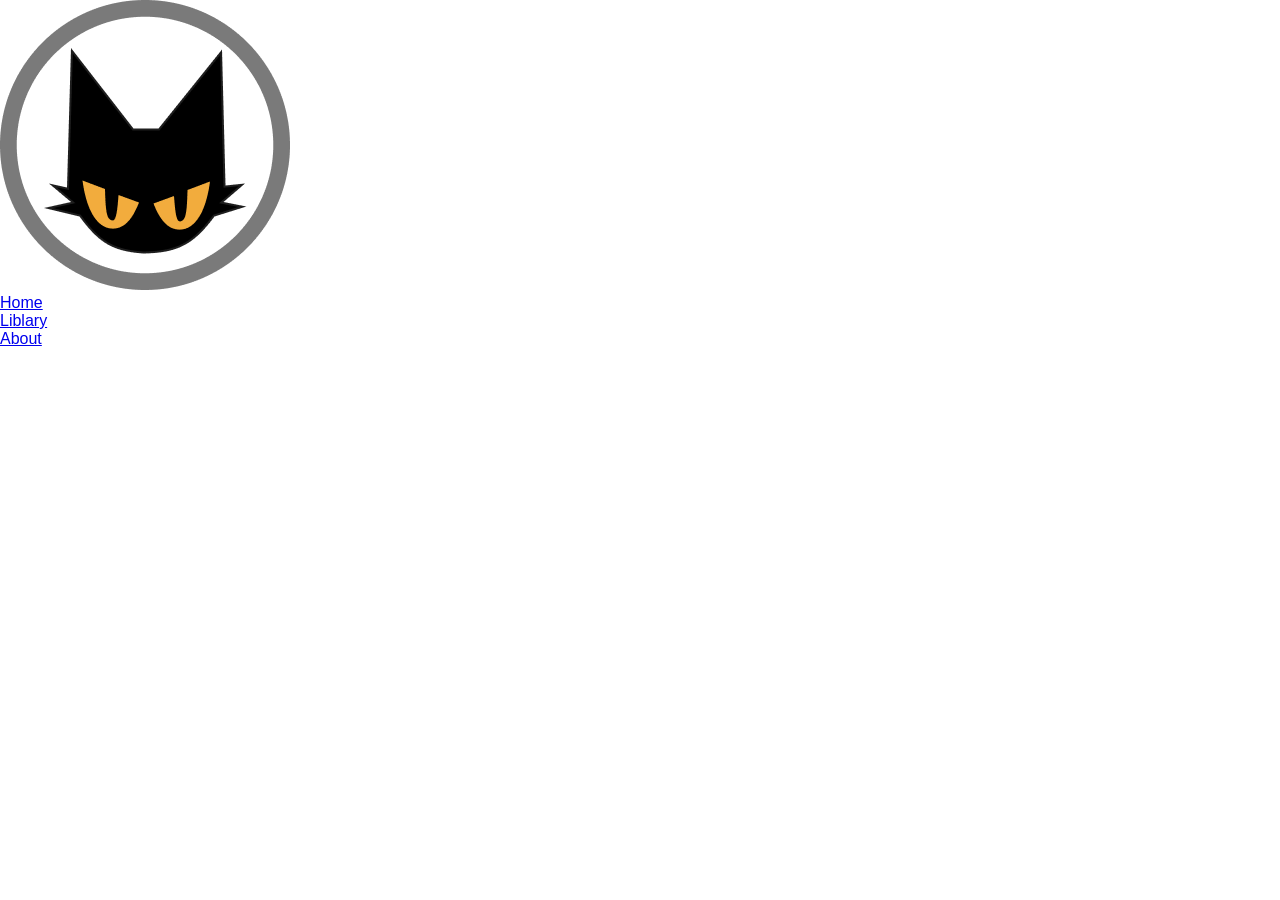
==== index.html @ f6afaf46 "first commit" ====
<!DOCTYPE html>
<html lang="ru">
<head>
    <meta charset="UTF-8">
    <meta name="viewport" content="width=device-width, initial-scale=1.0">
    <title>16 Presanility type</title>
    <link rel="stylesheet" href="\main.css">
</head>
<body>
    <header>
        <img src="/img/logo.png" alt="logo">
        <div class="nav-bar">
            <nav><a href="#">Home</a></nav>
            <nav><a href="#">Liblary</a></nav>
            <nav><a href="#">About</a></nav>
        </div>
        <div class="burger-menu"></div>
    </header>
    <main>
        <section class="hero-section"></section>
        <section class="choise-section"></section>
        <section class="description-section"></section>
        <section class="aestetic-section"></section>
        <section class="video-section"></section>
    </main>
    <footer></footer>
</body>
</html>
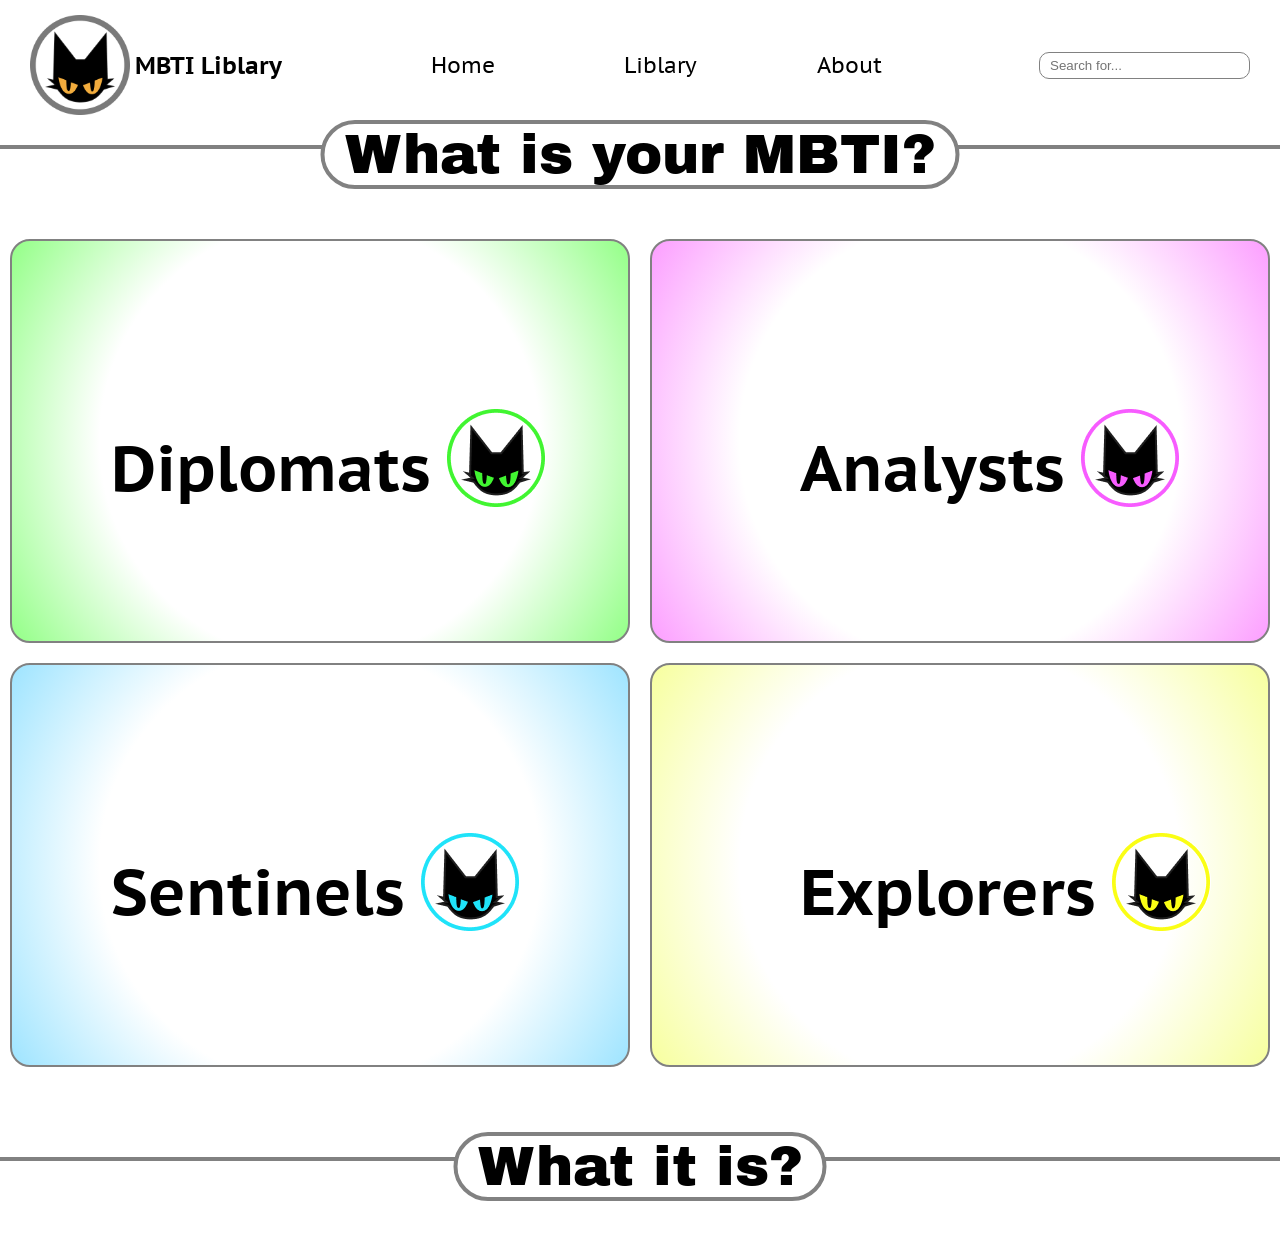
==== commit 71a256fc: "header, first-section" ====
--- a/index.html
+++ b/index.html
@@ -1,28 +1,69 @@
 <!DOCTYPE html>
 <html lang="ru">
+
 <head>
     <meta charset="UTF-8">
     <meta name="viewport" content="width=device-width, initial-scale=1.0">
     <title>16 Presanility type</title>
-    <link rel="stylesheet" href="\main.css">
+    <link rel="preconnect" href="https://fonts.googleapis.com">
+    <link rel="preconnect" href="https://fonts.gstatic.com" crossorigin>
+    <link href="https://fonts.googleapis.com/css2?family=ABeeZee:ital@0;1&family=Archivo+Black&display=swap"
+        rel="stylesheet">
+    <link rel="preconnect" href="https://fonts.googleapis.com">
+    <link rel="preconnect" href="https://fonts.gstatic.com" crossorigin>
+    <link
+        href="https://fonts.googleapis.com/css2?family=ABeeZee:ital@0;1&family=Archivo+Black&family=PT+Sans+Caption:wght@400;700&display=swap"
+        rel="stylesheet">
+    <link rel="stylesheet" href="main.css">
 </head>
+
 <body>
     <header>
-        <img src="/img/logo.png" alt="logo">
+        <div class="logo">
+            <img class="logo" src="/img/picture/logo.png" alt="logo">
+            <h2>
+                MBTI Liblary
+            </h2>
+        </div>
+
         <div class="nav-bar">
             <nav><a href="#">Home</a></nav>
             <nav><a href="#">Liblary</a></nav>
             <nav><a href="#">About</a></nav>
         </div>
-        <div class="burger-menu"></div>
+        <input name="search" type="text" placeholder="Search for..." />
     </header>
     <main>
-        <section class="hero-section"></section>
-        <section class="choise-section"></section>
-        <section class="description-section"></section>
+        <section class="hero-section">
+            <div class="line">
+            </div>
+            <span class="title">What is your MBTI?</span>
+        </section>
+
+        <section class="choise-section">
+            <div class="card Diplomats">
+                <h3>Diplomats</h3>
+            </div>
+            <div class="card Analysts">
+                <h3>Analysts</h3>
+            </div>
+            <div class="card Sentinels">
+                <h3>Sentinels</h3>
+            </div>
+            <div class="card Explorers">
+                <h3>Explorers</h3>
+            </div>
+        </section>
+        <section class="description-section">
+            <div class="line">
+            </div>
+            <span class="title">What it is?</span>
+            
+        </section>
         <section class="aestetic-section"></section>
         <section class="video-section"></section>
     </main>
     <footer></footer>
 </body>
+
 </html>
--- a/main.css
+++ b/main.css
@@ -0,0 +1,163 @@
+body {
+  margin: 0;
+  padding: 0;
+  box-sizing: border-box;
+  font-family: "PT Sans Caption", sans-serif;
+  background-color: rgb(255, 255, 255);
+}
+
+
+header {
+  display: flex;
+  justify-content: space-between;
+  align-items: center;
+  padding: 15px 30px;
+  margin-bottom: 15px;
+}
+
+header img {
+  width: 100%;
+  max-width: 100px;
+}
+
+header nav a {
+  text-decoration: none;
+  color: black;
+  font-size: 22px;
+}
+
+header input {
+  border: 1px solid #818181;
+  border-radius: 10px;
+  padding: 5px 30px 5px 10px;
+
+}
+
+.logo {
+  display: flex;
+  justify-content: center;
+  align-items: center;
+  gap: 5px;
+}
+
+.nav-bar {
+  display: grid;
+  grid-template-columns: repeat(3, 2fr);
+  column-gap: 120px;
+  align-items: center;
+}
+
+.hero-section,
+.description-section{
+  position: relative;
+  display: flex;
+  flex-direction: column;
+  align-items: center;
+  margin-bottom: 80px;
+}
+
+.title {
+  font-family: "Archivo Black", sans-serif;
+  position: absolute;
+  bottom: -40px;
+  left: 50%;
+  transform: translateX(-50%);
+  color: black;
+  font-size: 56px;
+  font-weight: 500;
+  background: white;
+  border-radius: 60px;
+  padding: 0 20px;
+  border: 4px solid #818181;
+}
+
+.line {
+  width: 100%;
+  border-bottom: 4px solid #818181;
+  overflow: hidden;
+  position: relative;
+}
+
+.choise-section {
+  display: grid;
+  grid-template-columns: repeat(2, 1fr);
+  width: 100%;
+  margin-bottom: 80px;
+}
+
+.card {
+  position: relative;
+  display: flex;
+  flex-direction: column;
+  column-gap: 10px;
+  align-items: flex-start;
+  border: 2px solid #818181;
+  border-radius: 20px;
+  margin: 10px;
+  max-width: 700px;
+  height: 400px;
+}
+
+.card img {
+  width: 100%;
+  border-radius: 19px;
+}
+
+.card h3 {
+  display: flex;
+  align-items: center;
+  flex-wrap: wrap;
+  gap: 15px;
+  position: absolute;
+  top: 25%;
+  z-index: 2;
+  transform: translateY(50%);
+  text-align: center;
+  margin: 8px 0;
+  color: black;
+  font-size: 64px;
+
+}
+
+.Analysts h3, .Explorers h3{
+    left: 24%;
+}
+.Diplomats h3, .Sentinels h3{
+    left: 16%;
+}
+.Diplomats .Analysts .Sentinels .Explorers {
+  background: #FFF;
+}
+
+.Diplomats {
+  background: radial-gradient(circle, rgba(255, 255, 255, 1) 60%, rgba(147, 255, 135, 1) 100%);
+}
+
+.Diplomats h3::after {
+  content: url(/img/icon/diplomats.png);
+  align-items: center;
+}
+
+.Analysts {
+  background: radial-gradient(circle, rgba(255, 255, 255, 1) 60%, rgba(252, 158, 255, 1) 100%);
+}
+.Analysts h3::after {
+  content: url(/img/icon/analysts.png);
+  align-items: center;
+}
+
+.Sentinels {
+  background: radial-gradient(circle, rgba(255, 255, 255, 1) 60%, rgba(158, 228, 255, 1) 100%);
+}
+.Sentinels h3::after {
+  content: url(/img/icon/sentinel.png);
+  align-items: center;
+}
+
+.Explorers {
+  background: radial-gradient(circle, rgba(255, 255, 255, 1) 60%, rgba(247, 255, 158, 1) 100%);
+}
+.Explorers h3::after {
+  content: url(/img/icon/explorer.png);
+  align-items: center;
+}
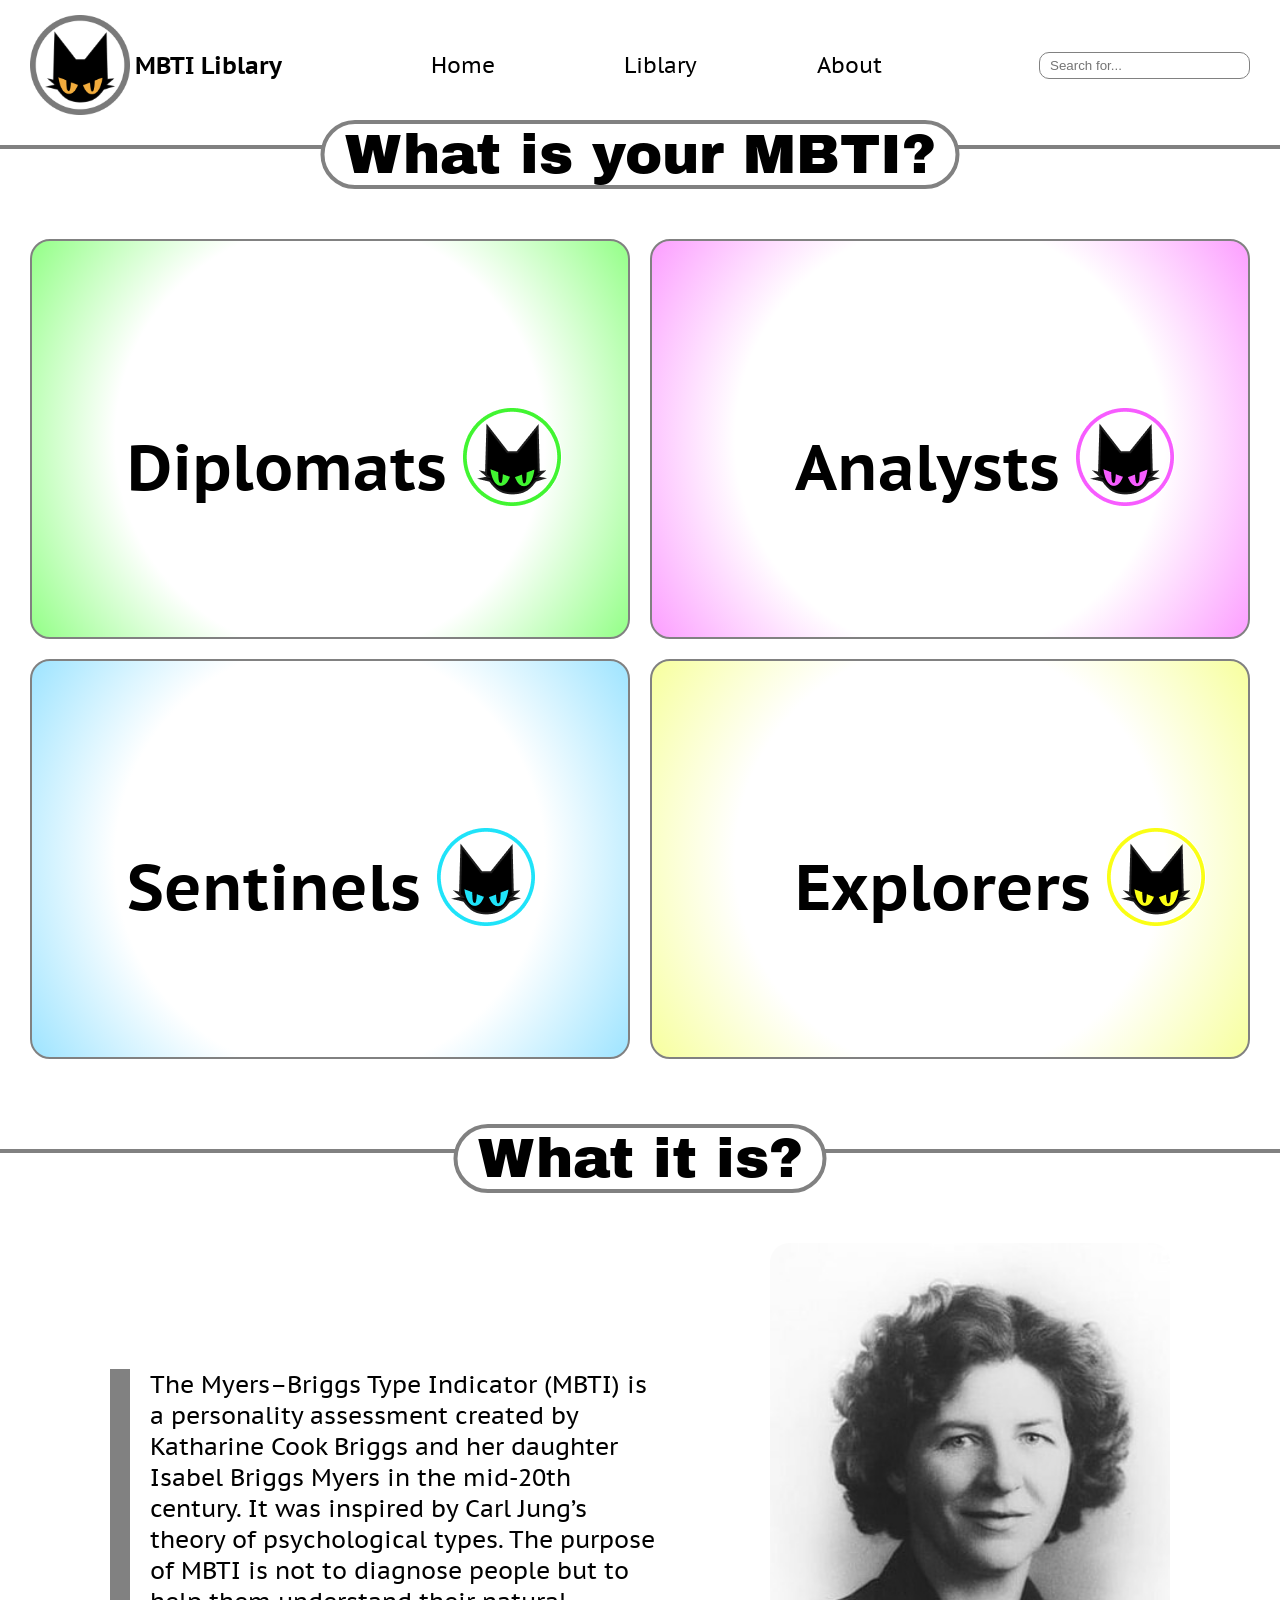
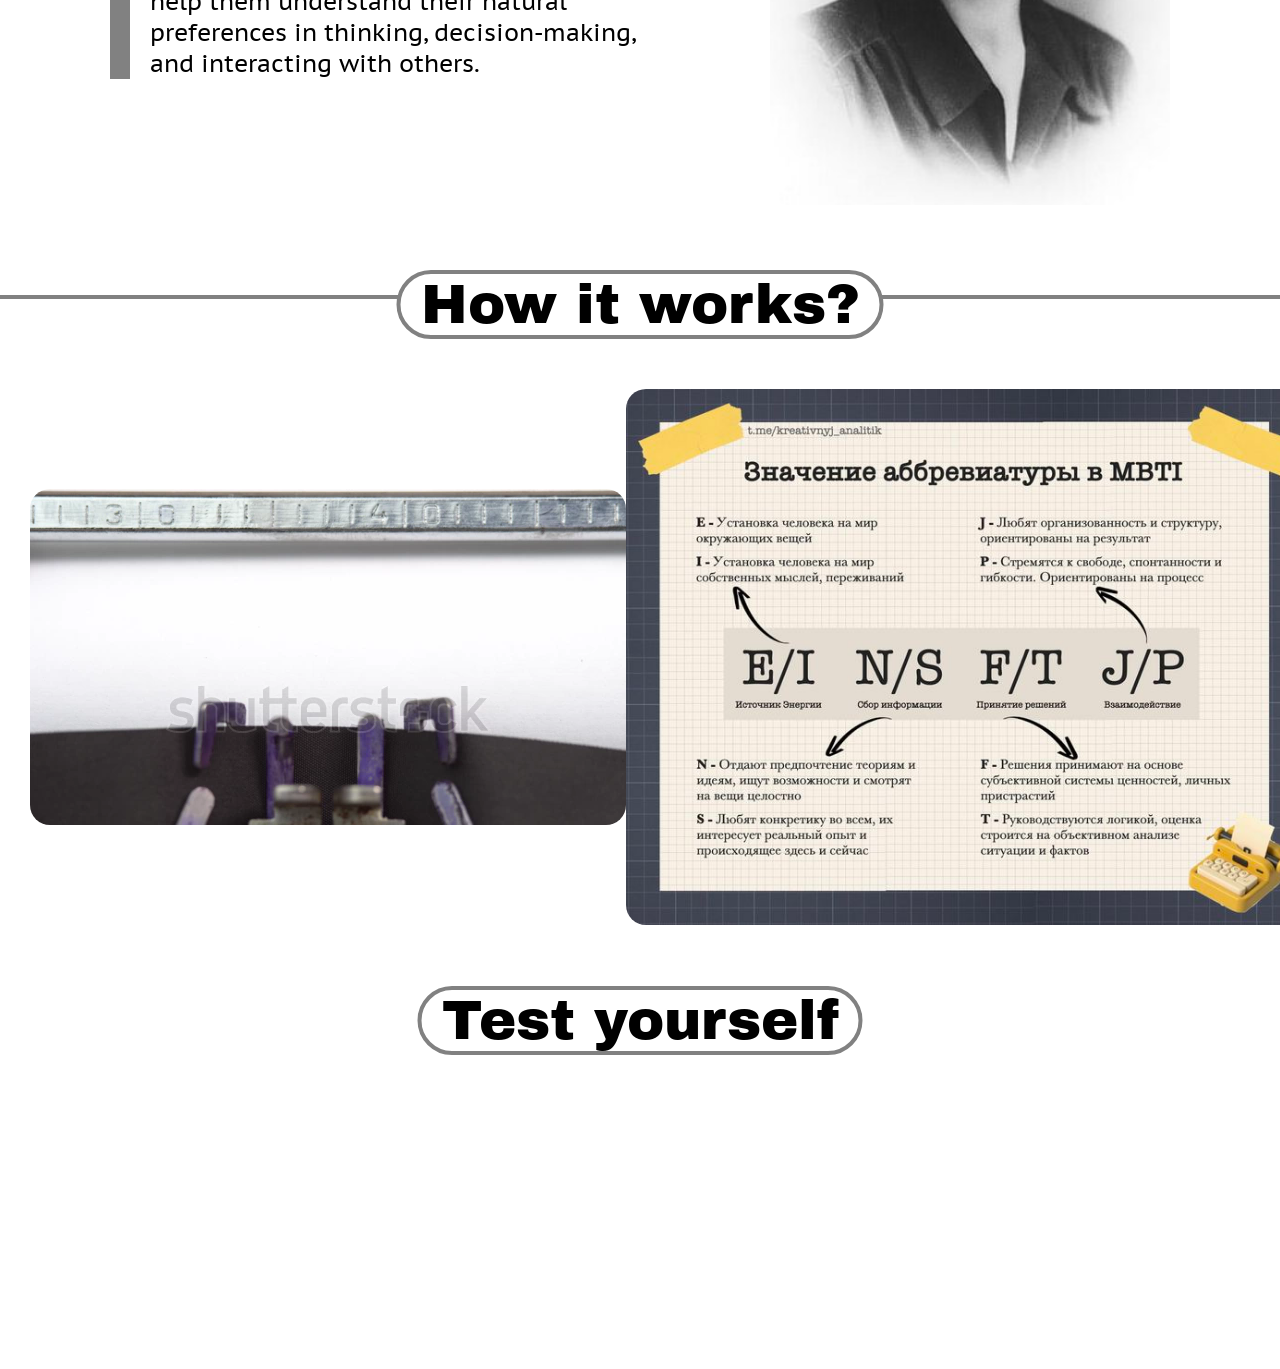
==== commit fc4d1a67: "homework_1-3" ====
--- a/index.html
+++ b/index.html
@@ -34,36 +34,57 @@
         <input name="search" type="text" placeholder="Search for..." />
     </header>
     <main>
-        <section class="hero-section">
+        <section class="drop-bar">
             <div class="line">
             </div>
             <span class="title">What is your MBTI?</span>
         </section>
 
         <section class="choise-section">
-            <div class="card Diplomats">
+            <div id='Diplomat' class="card Diplomats">
                 <h3>Diplomats</h3>
             </div>
-            <div class="card Analysts">
+            <div id='Analysts' class="card Analysts">
                 <h3>Analysts</h3>
             </div>
-            <div class="card Sentinels">
+            <div id='Sentinels' class="card Sentinels">
                 <h3>Sentinels</h3>
             </div>
-            <div class="card Explorers">
+            <div id='Explorers' class="card Explorers">
                 <h3>Explorers</h3>
             </div>
         </section>
-        <section class="description-section">
+        <section class="drop-bar">
             <div class="line">
             </div>
             <span class="title">What it is?</span>
-            
         </section>
-        <section class="aestetic-section"></section>
-        <section class="video-section"></section>
+        <section class="description-section">
+            <article>The Myers–Briggs Type Indicator (MBTI) is a personality assessment created by Katharine Cook Briggs
+                and her daughter Isabel Briggs Myers in the mid-20th century. It was inspired by Carl Jung’s theory
+                of psychological types. The purpose of MBTI is not to diagnose people but to help them understand
+                their natural preferences in thinking, decision-making, and interacting with others.</article>
+            <img src="/img/picture/IsabelBriggsMyers.jpg" alt="">
+        </section>
+        <section class="drop-bar">
+            <div class="line">
+            </div>
+            <span class="title">How it works?</span>
+        </section>
+        <section class="video-section">
+            <video autoplay loop src="/img/picture/stock-footage-who-am-i-phrase-close-up-being-typing-and-centered-on-a-sheet-of-paper-on-old-vintage-typewriter.webm"></video>
+            <img src="/img/picture/Краткая справка по MBTI.jpeg" alt="">
+        </section>
+        <section class="drop-bar">
+            <a href="https://www.16personalities.com/free-personality-test" class="title">Test yourself</a>
+        </section>
+        <section class="aestetic-section">
+            <iframe frameborder="0" allow="clipboard-write" style="border:none;width:680px;height:250px;" width="680" height="250" src="https://music.yandex.ru/iframe/album/37715162/track/141683228">Слушайте <a href="https://music.yandex.ru/track/141683228?utm_source=desktop&utm_medium=copy_link">John Wayne</a> — <a href="https://music.yandex.ru/artist/5944620">Cigarettes After Sex</a> на Яндекс Музыке</iframe>
+        </section>
+
     </main>
     <footer></footer>
+    <script src="/script.js"></script>
 </body>
 
 </html>
--- a/main.css
+++ b/main.css
@@ -1,9 +1,12 @@
-body {
+*{
   margin: 0;
   padding: 0;
   box-sizing: border-box;
+}
+body {
   font-family: "PT Sans Caption", sans-serif;
   background-color: rgb(255, 255, 255);
+  overflow-x: hidden;
 }
 
 
@@ -47,8 +50,7 @@
   align-items: center;
 }
 
-.hero-section,
-.description-section{
+.drop-bar {
   position: relative;
   display: flex;
   flex-direction: column;
@@ -69,7 +71,9 @@
   border-radius: 60px;
   padding: 0 20px;
   border: 4px solid #818181;
-}
+  text-decoration: none;
+}
+
 
 .line {
   width: 100%;
@@ -83,6 +87,7 @@
   grid-template-columns: repeat(2, 1fr);
   width: 100%;
   margin-bottom: 80px;
+  padding: 0 20px 0 20px;
 }
 
 .card {
@@ -94,8 +99,13 @@
   border: 2px solid #818181;
   border-radius: 20px;
   margin: 10px;
-  max-width: 700px;
+  max-width: 650px;
   height: 400px;
+  transition: transform .2s ease-in-out
+}
+
+.card:hover {
+  transform: scale(1.05);
 }
 
 .card img {
@@ -119,12 +129,16 @@
 
 }
 
-.Analysts h3, .Explorers h3{
-    left: 24%;
-}
-.Diplomats h3, .Sentinels h3{
-    left: 16%;
-}
+.Analysts h3,
+.Explorers h3 {
+  left: 24%;
+}
+
+.Diplomats h3,
+.Sentinels h3 {
+  left: 16%;
+}
+
 .Diplomats .Analysts .Sentinels .Explorers {
   background: #FFF;
 }
@@ -141,6 +155,7 @@
 .Analysts {
   background: radial-gradient(circle, rgba(255, 255, 255, 1) 60%, rgba(252, 158, 255, 1) 100%);
 }
+
 .Analysts h3::after {
   content: url(/img/icon/analysts.png);
   align-items: center;
@@ -149,6 +164,7 @@
 .Sentinels {
   background: radial-gradient(circle, rgba(255, 255, 255, 1) 60%, rgba(158, 228, 255, 1) 100%);
 }
+
 .Sentinels h3::after {
   content: url(/img/icon/sentinel.png);
   align-items: center;
@@ -157,7 +173,51 @@
 .Explorers {
   background: radial-gradient(circle, rgba(255, 255, 255, 1) 60%, rgba(247, 255, 158, 1) 100%);
 }
+
 .Explorers h3::after {
   content: url(/img/icon/explorer.png);
   align-items: center;
 }
+
+.description-section,
+.video-section {
+  display: flex;
+  justify-content: space-between;
+  align-items: center;
+  padding: 10px 0;
+  margin-bottom: 80px;
+
+}
+
+.video-section {
+  padding: 10px 30px;
+}
+
+.video-section video,
+.video-section img {
+  width: 100%;
+  max-width: 680px;
+  border-radius: 20px;
+}
+
+.description-section article {
+  font-size: 24px;
+  max-width: 550px;
+  margin-left: auto;
+  margin-right: auto;
+  padding-left: 20px;
+  border-left: 20px solid #818181;
+}
+
+.description-section img {
+  width: 100%;
+  max-width: 400px;
+  margin-right: auto;
+  border-radius: 20px;
+}
+
+.aestetic-section {
+  margin: 20px auto;
+  justify-self: center;
+  border-radius: 20px;
+}
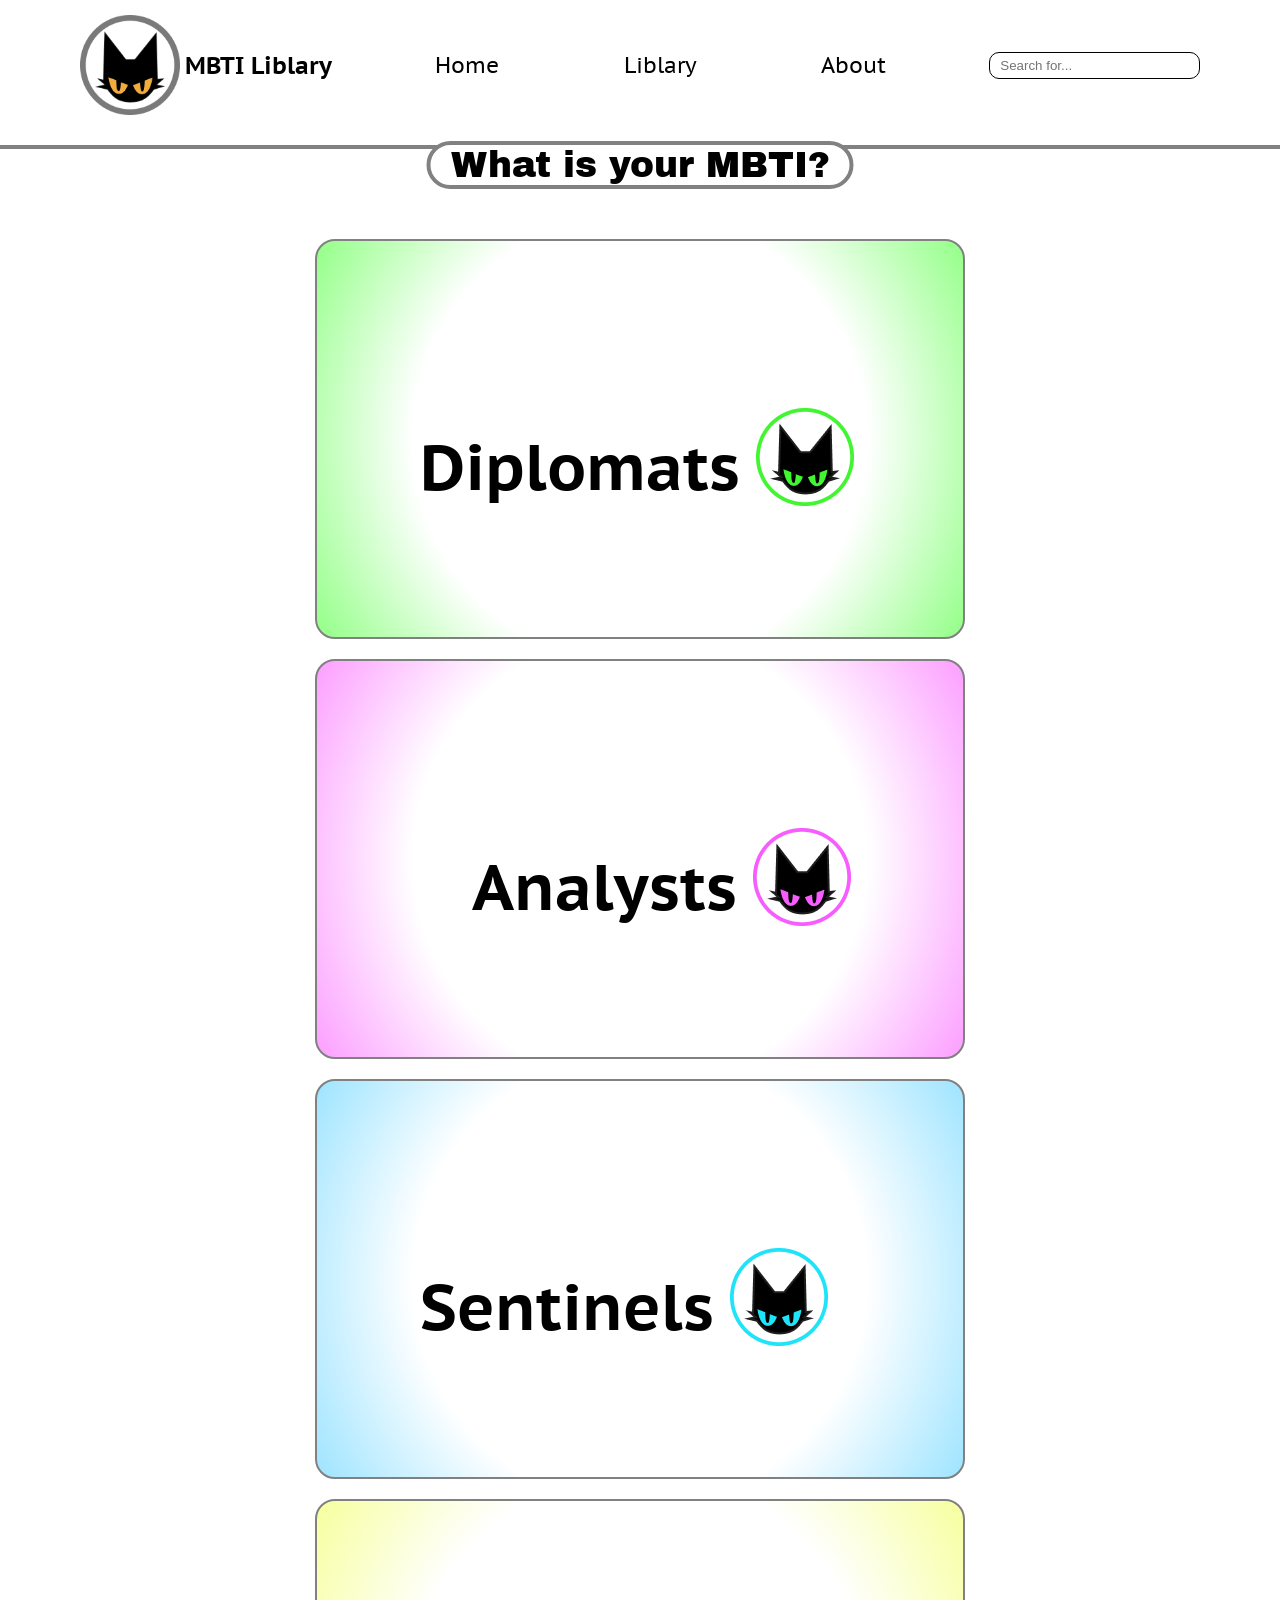
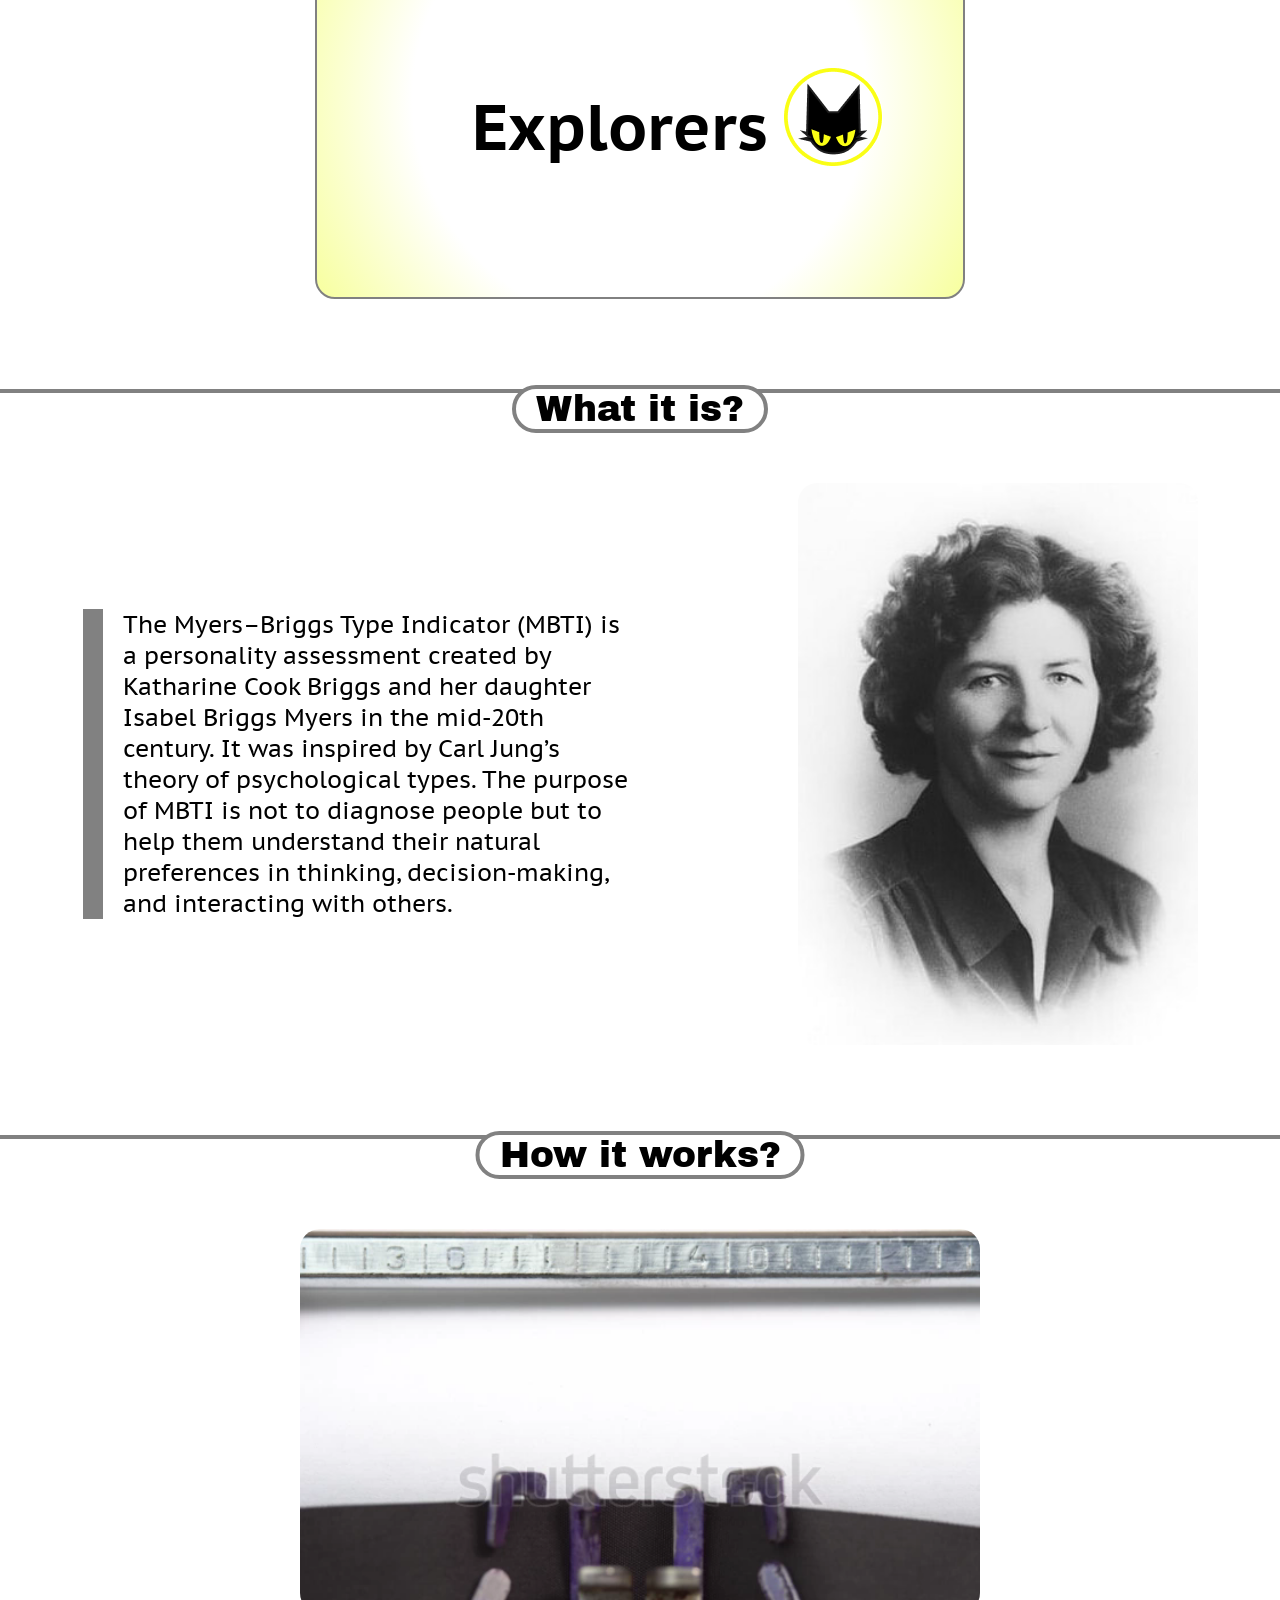
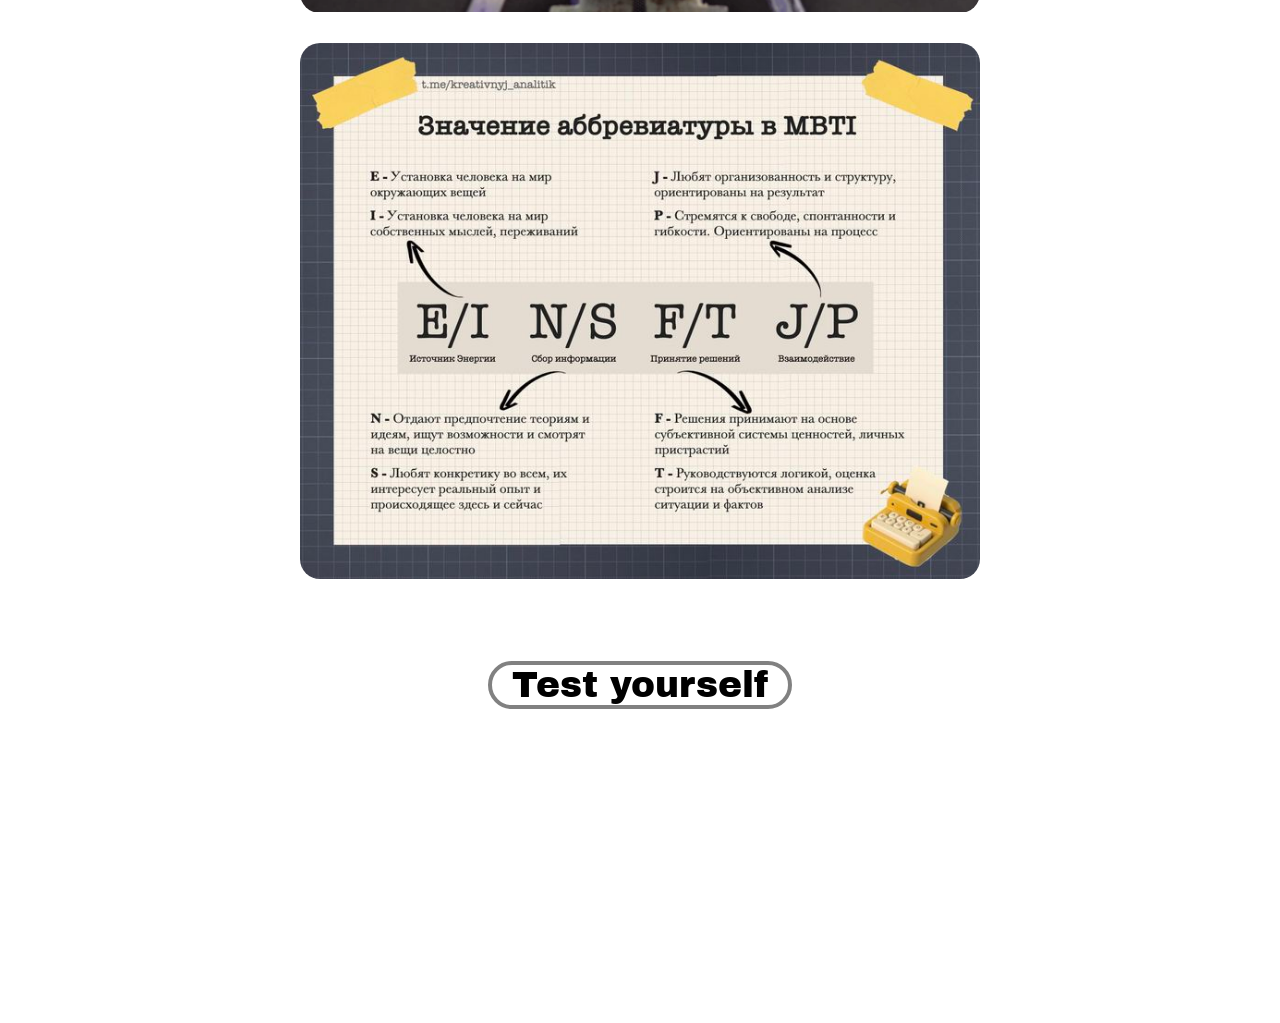
==== commit 187e0c06: "homework-sass" ====
--- a/index.html
+++ b/index.html
@@ -14,7 +14,7 @@
     <link
         href="https://fonts.googleapis.com/css2?family=ABeeZee:ital@0;1&family=Archivo+Black&family=PT+Sans+Caption:wght@400;700&display=swap"
         rel="stylesheet">
-    <link rel="stylesheet" href="main.css">
+    <link rel="stylesheet" href="/style/main.css">
 </head>
 
 <body>
@@ -32,6 +32,12 @@
             <nav><a href="#">About</a></nav>
         </div>
         <input name="search" type="text" placeholder="Search for..." />
+        <select id="burger">
+            <option value="" disabled selected>Menu</option>
+            <option value="#">Home</option>
+            <option value="#">Liblary</option>
+            <option value="#">About</option>
+        </select>
     </header>
     <main>
         <section class="drop-bar">
@@ -79,12 +85,11 @@
             <a href="https://www.16personalities.com/free-personality-test" class="title">Test yourself</a>
         </section>
         <section class="aestetic-section">
-            <iframe frameborder="0" allow="clipboard-write" style="border:none;width:680px;height:250px;" width="680" height="250" src="https://music.yandex.ru/iframe/album/37715162/track/141683228">Слушайте <a href="https://music.yandex.ru/track/141683228?utm_source=desktop&utm_medium=copy_link">John Wayne</a> — <a href="https://music.yandex.ru/artist/5944620">Cigarettes After Sex</a> на Яндекс Музыке</iframe>
+            <iframe frameborder="0" allow="clipboard-write" style="border:none;width:680px;height:250px;border-radius: 20px;" width="680" height="250" src="https://music.yandex.ru/iframe/album/37715162/track/141683228">Слушайте <a href="https://music.yandex.ru/track/141683228?utm_source=desktop&utm_medium=copy_link">John Wayne</a> — <a href="https://music.yandex.ru/artist/5944620">Cigarettes After Sex</a> на Яндекс Музыке</iframe>
         </section>
 
     </main>
     <footer></footer>
-    <script src="/script.js"></script>
 </body>
 
 </html>
--- a/style/main.css
+++ b/style/main.css
@@ -0,0 +1,228 @@
+* {
+  margin: 0 auto;
+  padding: 0;
+  box-sizing: border-box;
+}
+
+body {
+  font-family: "PT Sans Caption", sans-serif;
+  background-color: rgb(255, 255, 255);
+  overflow-x: hidden;
+}
+
+header {
+  display: flex;
+  justify-content: space-between;
+  align-items: center;
+  padding: 15px 30px;
+  margin-bottom: 15px;
+}
+header img {
+  width: 100%;
+  max-width: 100px;
+}
+header nav a {
+  text-decoration: none;
+  color: black;
+  font-size: 22px;
+}
+header input {
+  border: 1px solid;
+  border-radius: 10px;
+  padding: 5px 30px 5px 10px;
+}
+header .logo {
+  display: flex;
+  justify-content: center;
+  align-items: center;
+  gap: 5px;
+}
+header .nav-bar {
+  display: grid;
+  grid-template-columns: repeat(3, 2fr);
+  -moz-column-gap: 120px;
+       column-gap: 120px;
+  align-items: center;
+}
+header #burger {
+  display: none;
+}
+@media (max-width: 1000px) {
+  header .nav-bar {
+    display: none;
+  }
+  header #burger {
+    display: block;
+  }
+}
+
+.drop-bar {
+  position: relative;
+  display: flex;
+  flex-direction: column;
+  align-items: center;
+  margin-bottom: 80px;
+}
+.drop-bar .title {
+  font-family: "Archivo Black", sans-serif;
+  position: absolute;
+  bottom: -40px;
+  left: 50%;
+  transform: translateX(-50%);
+  color: black;
+  font-size: 56px;
+  font-weight: 500;
+  background: rgb(255, 255, 255);
+  border-radius: 60px;
+  padding: 0 20px;
+  border: 4px solid #818181;
+  text-decoration: none;
+}
+.drop-bar .line {
+  width: 100%;
+  border-bottom: 4px solid #818181;
+  overflow: hidden;
+  position: relative;
+}
+@media (max-width: 1300px) {
+  .drop-bar .title {
+    font-size: 36px;
+  }
+}
+@media (max-width: 850px) {
+  .drop-bar .title {
+    font-size: 28px;
+    bottom: -20px;
+  }
+}
+
+.choise-section {
+  display: grid;
+  grid-template-columns: repeat(2, 1fr);
+  place-items: center;
+  width: 100%;
+  margin-bottom: 80px;
+  padding: 0 20px 0 20px;
+}
+.choise-section .card {
+  position: relative;
+  display: flex;
+  flex-direction: column;
+  -moz-column-gap: 10px;
+       column-gap: 10px;
+  align-items: flex-start;
+  border: 2px solid #818181;
+  border-radius: 20px;
+  margin: 10px;
+  width: 650px;
+  height: 400px;
+  transition: transform 0.2s ease-in-out;
+}
+.choise-section .card:hover {
+  transform: scale(1.05);
+}
+.choise-section .card img {
+  width: 100%;
+  border-radius: 19px;
+}
+.choise-section .card h3 {
+  display: flex;
+  align-items: center;
+  flex-wrap: wrap;
+  gap: 15px;
+  position: absolute;
+  top: 25%;
+  z-index: 2;
+  transform: translateY(50%);
+  text-align: center;
+  margin: 8px 0;
+  color: black;
+  font-size: 64px;
+}
+.choise-section .card.Analysts {
+  background: radial-gradient(circle, rgb(255, 255, 255) 60%, rgb(252, 158, 255) 100%);
+}
+.choise-section .card.Analysts h3::after {
+  content: url("/img/icon/analysts.png");
+  align-items: center;
+}
+.choise-section .card.Diplomats {
+  background: radial-gradient(circle, rgb(255, 255, 255) 60%, rgb(147, 255, 135) 100%);
+}
+.choise-section .card.Diplomats h3::after {
+  content: url("/img/icon/diplomats.png");
+  align-items: center;
+}
+.choise-section .card.Explorers {
+  background: radial-gradient(circle, rgb(255, 255, 255) 60%, rgb(247, 255, 158) 100%);
+}
+.choise-section .card.Explorers h3::after {
+  content: url("/img/icon/explorer.png");
+  align-items: center;
+}
+.choise-section .card.Sentinels {
+  background: radial-gradient(circle, rgb(255, 255, 255) 60%, rgb(158, 228, 255) 100%);
+}
+.choise-section .card.Sentinels h3::after {
+  content: url("/img/icon/sentinel.png");
+  align-items: center;
+}
+@media (max-width: 1380px) {
+  .choise-section {
+    grid-template-columns: 1fr;
+  }
+}
+
+.Analysts h3,
+.Explorers h3 {
+  left: 24%;
+}
+
+.Diplomats h3,
+.Sentinels h3 {
+  left: 16%;
+}
+
+.description-section, .video-section {
+  display: flex;
+  justify-content: space-between;
+  align-items: center;
+  padding: 10px 0;
+  margin-bottom: 80px;
+}
+.description-section article, .video-section article {
+  font-size: 24px;
+  max-width: 550px;
+  margin-left: auto;
+  margin-right: auto;
+  padding-left: 20px;
+  border-left: 20px solid #818181;
+}
+.description-section img, .video-section img {
+  width: 100%;
+  max-width: 400px;
+  margin-right: auto;
+  border-radius: 20px;
+}
+
+.video-section {
+  padding: 10px 30px;
+}
+.video-section video,
+.video-section img {
+  width: 100%;
+  max-width: 680px;
+  border-radius: 20px;
+}
+@media (max-width: 1380px) {
+  .video-section {
+    flex-direction: column;
+    gap: 30px;
+  }
+}
+
+.aestetic-section {
+  margin: 20px auto;
+  justify-self: center;
+  border-radius: 20px;
+}/*# sourceMappingURL=main.css.map */
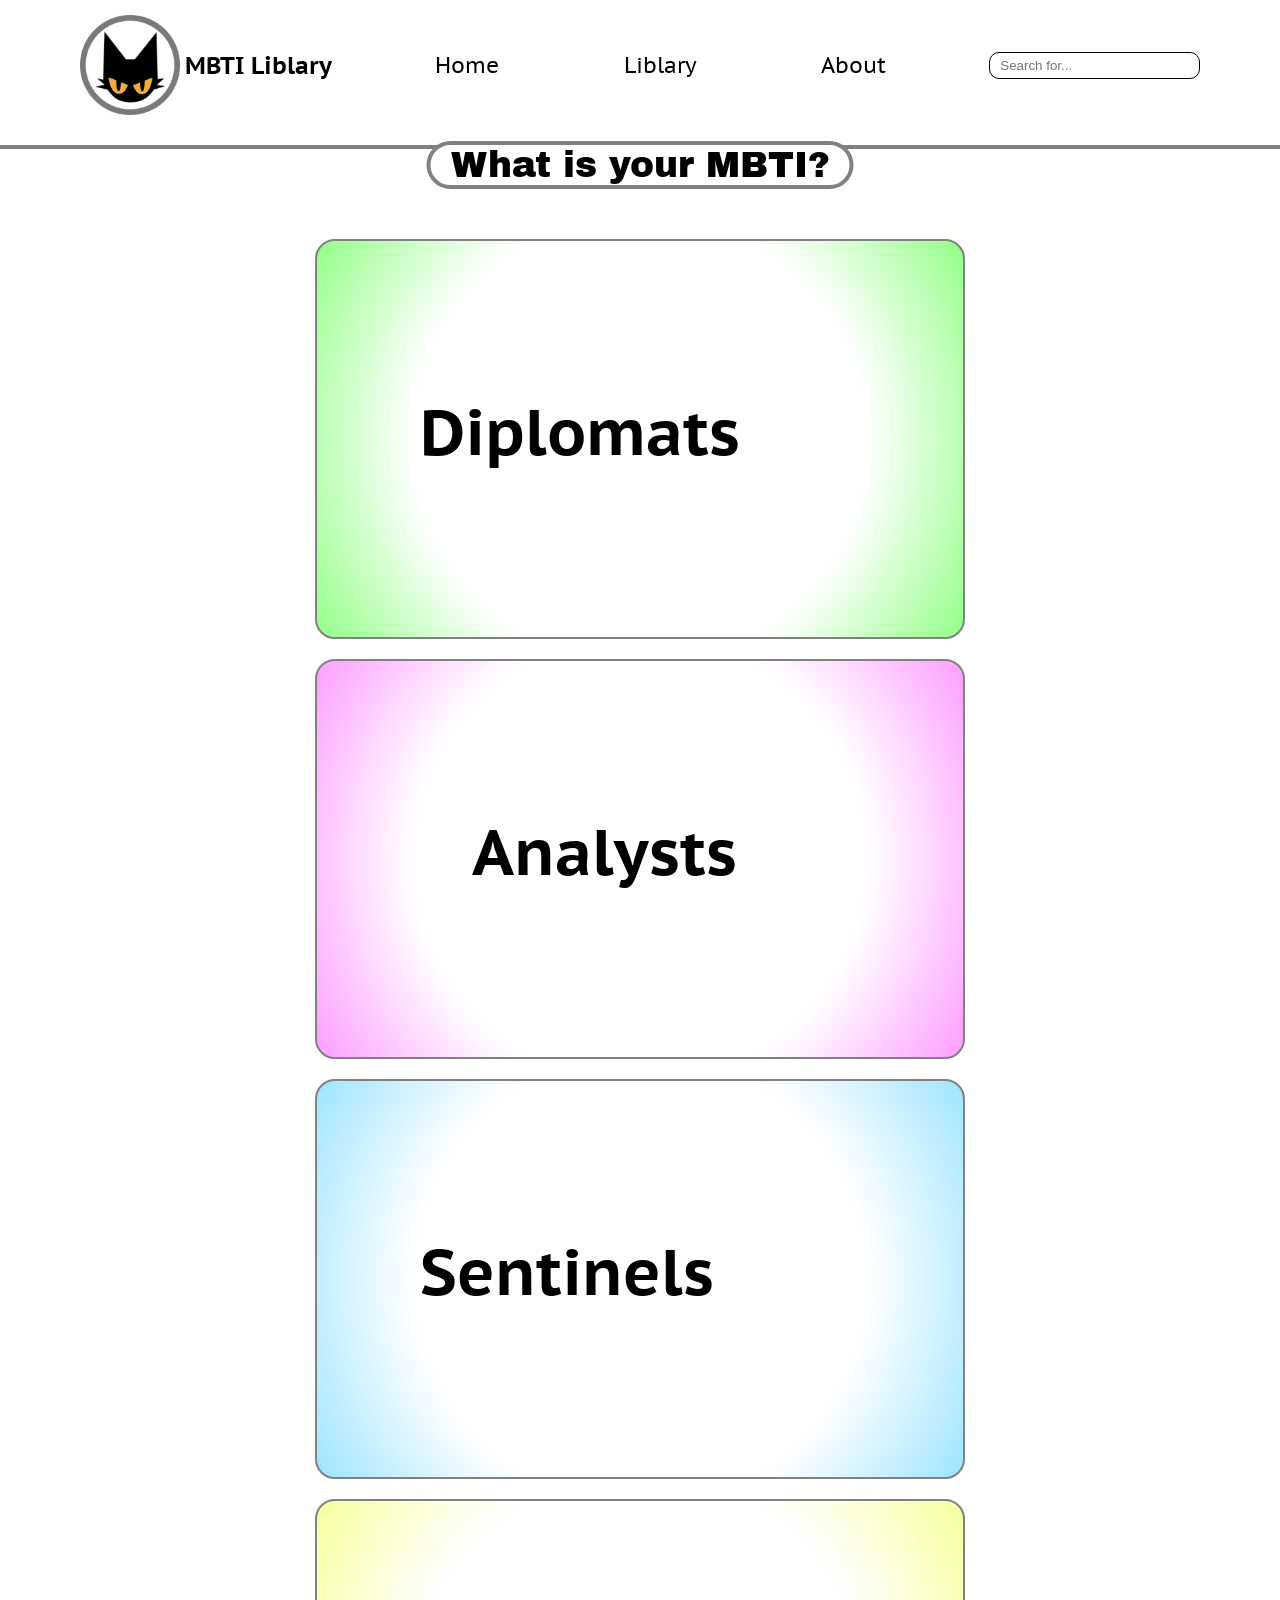
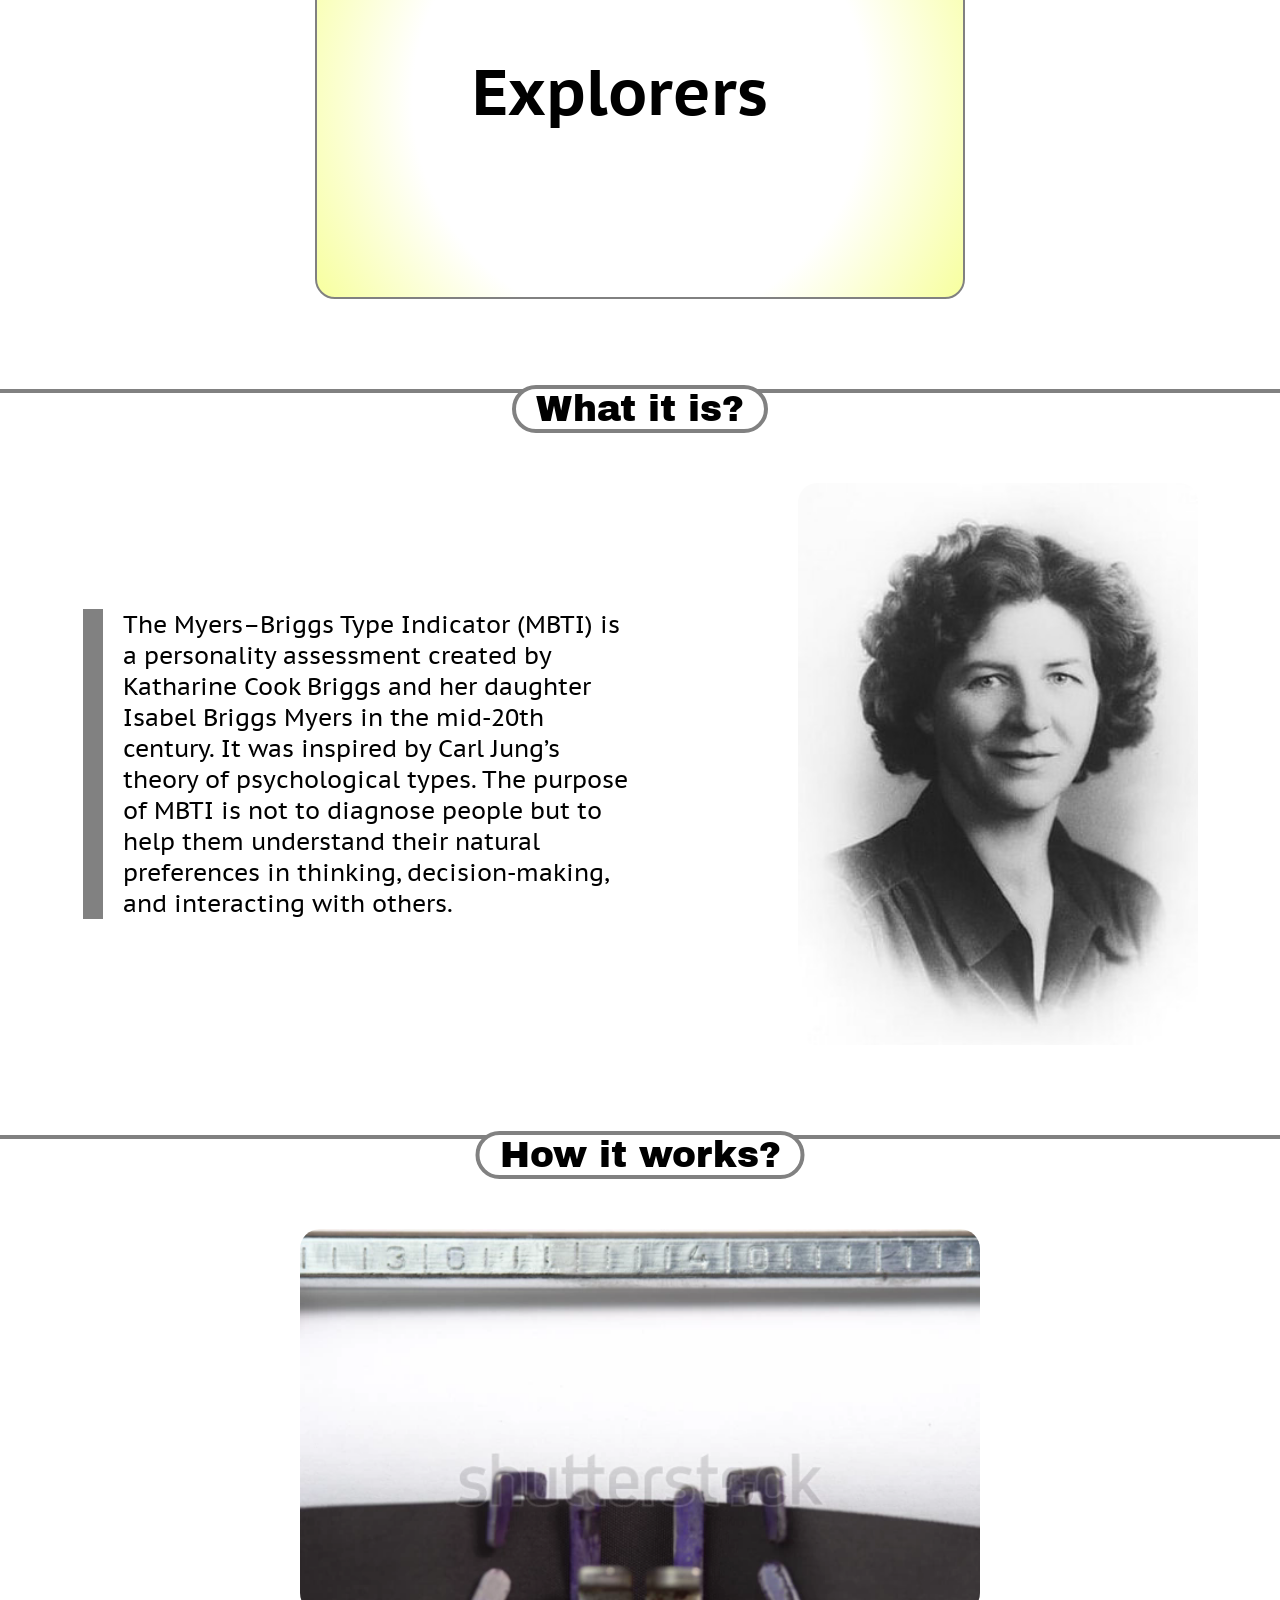
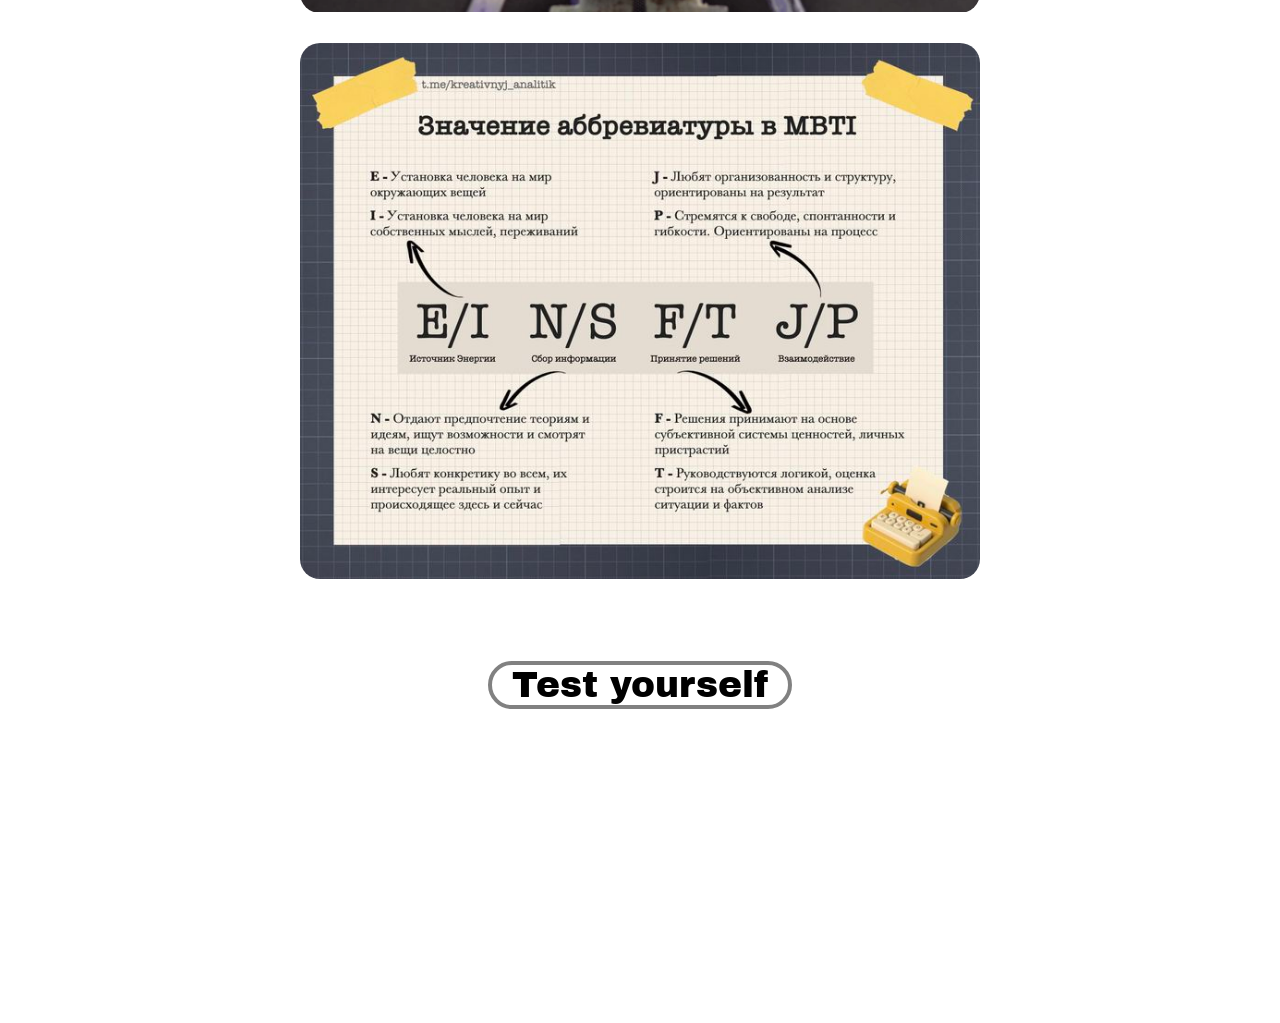
==== commit 7ee42fbf: "fix bag" ====
--- a/index.html
+++ b/index.html
@@ -14,13 +14,13 @@
     <link
         href="https://fonts.googleapis.com/css2?family=ABeeZee:ital@0;1&family=Archivo+Black&family=PT+Sans+Caption:wght@400;700&display=swap"
         rel="stylesheet">
-    <link rel="stylesheet" href="/style/main.css">
+    <link rel="stylesheet" href="./style/main.css">
 </head>
 
 <body>
     <header>
         <div class="logo">
-            <img class="logo" src="/img/picture/logo.png" alt="logo">
+            <img class="logo" src="./img/picture/logo.png" alt="logo">
             <h2>
                 MBTI Liblary
             </h2>
@@ -70,7 +70,7 @@
                 and her daughter Isabel Briggs Myers in the mid-20th century. It was inspired by Carl Jung’s theory
                 of psychological types. The purpose of MBTI is not to diagnose people but to help them understand
                 their natural preferences in thinking, decision-making, and interacting with others.</article>
-            <img src="/img/picture/IsabelBriggsMyers.jpg" alt="">
+            <img src="./img/picture/IsabelBriggsMyers.jpg" alt="">
         </section>
         <section class="drop-bar">
             <div class="line">
@@ -78,14 +78,20 @@
             <span class="title">How it works?</span>
         </section>
         <section class="video-section">
-            <video autoplay loop src="/img/picture/stock-footage-who-am-i-phrase-close-up-being-typing-and-centered-on-a-sheet-of-paper-on-old-vintage-typewriter.webm"></video>
-            <img src="/img/picture/Краткая справка по MBTI.jpeg" alt="">
+            <video autoplay loop
+                src="./img/picture/stock-footage-who-am-i-phrase-close-up-being-typing-and-centered-on-a-sheet-of-paper-on-old-vintage-typewriter.webm"></video>
+            <img src="./img/picture/Краткая справка по MBTI.jpeg" alt="">
         </section>
         <section class="drop-bar">
             <a href="https://www.16personalities.com/free-personality-test" class="title">Test yourself</a>
         </section>
         <section class="aestetic-section">
-            <iframe frameborder="0" allow="clipboard-write" style="border:none;width:680px;height:250px;border-radius: 20px;" width="680" height="250" src="https://music.yandex.ru/iframe/album/37715162/track/141683228">Слушайте <a href="https://music.yandex.ru/track/141683228?utm_source=desktop&utm_medium=copy_link">John Wayne</a> — <a href="https://music.yandex.ru/artist/5944620">Cigarettes After Sex</a> на Яндекс Музыке</iframe>
+            <iframe frameborder="0" allow="clipboard-write"
+                style="border:none;width:680px;height:250px;border-radius: 20px;" width="680" height="250"
+                src="https://music.yandex.ru/iframe/album/37715162/track/141683228">Слушайте <a
+                    href="https://music.yandex.ru/track/141683228?utm_source=desktop&utm_medium=copy_link">John
+                    Wayne</a> — <a href="https://music.yandex.ru/artist/5944620">Cigarettes After Sex</a> на Яндекс
+                Музыке</iframe>
         </section>
 
     </main>
--- a/style/main.css
+++ b/style/main.css
@@ -143,28 +143,28 @@
   background: radial-gradient(circle, rgb(255, 255, 255) 60%, rgb(252, 158, 255) 100%);
 }
 .choise-section .card.Analysts h3::after {
-  content: url("/img/icon/analysts.png");
+  content: url("./img/icon/analysts.png");
   align-items: center;
 }
 .choise-section .card.Diplomats {
   background: radial-gradient(circle, rgb(255, 255, 255) 60%, rgb(147, 255, 135) 100%);
 }
 .choise-section .card.Diplomats h3::after {
-  content: url("/img/icon/diplomats.png");
+  content: url("./img/icon/diplomats.png");
   align-items: center;
 }
 .choise-section .card.Explorers {
   background: radial-gradient(circle, rgb(255, 255, 255) 60%, rgb(247, 255, 158) 100%);
 }
 .choise-section .card.Explorers h3::after {
-  content: url("/img/icon/explorer.png");
+  content: url("./img/icon/explorer.png");
   align-items: center;
 }
 .choise-section .card.Sentinels {
   background: radial-gradient(circle, rgb(255, 255, 255) 60%, rgb(158, 228, 255) 100%);
 }
 .choise-section .card.Sentinels h3::after {
-  content: url("/img/icon/sentinel.png");
+  content: url("./img/icon/sentinel.png");
   align-items: center;
 }
 @media (max-width: 1380px) {
